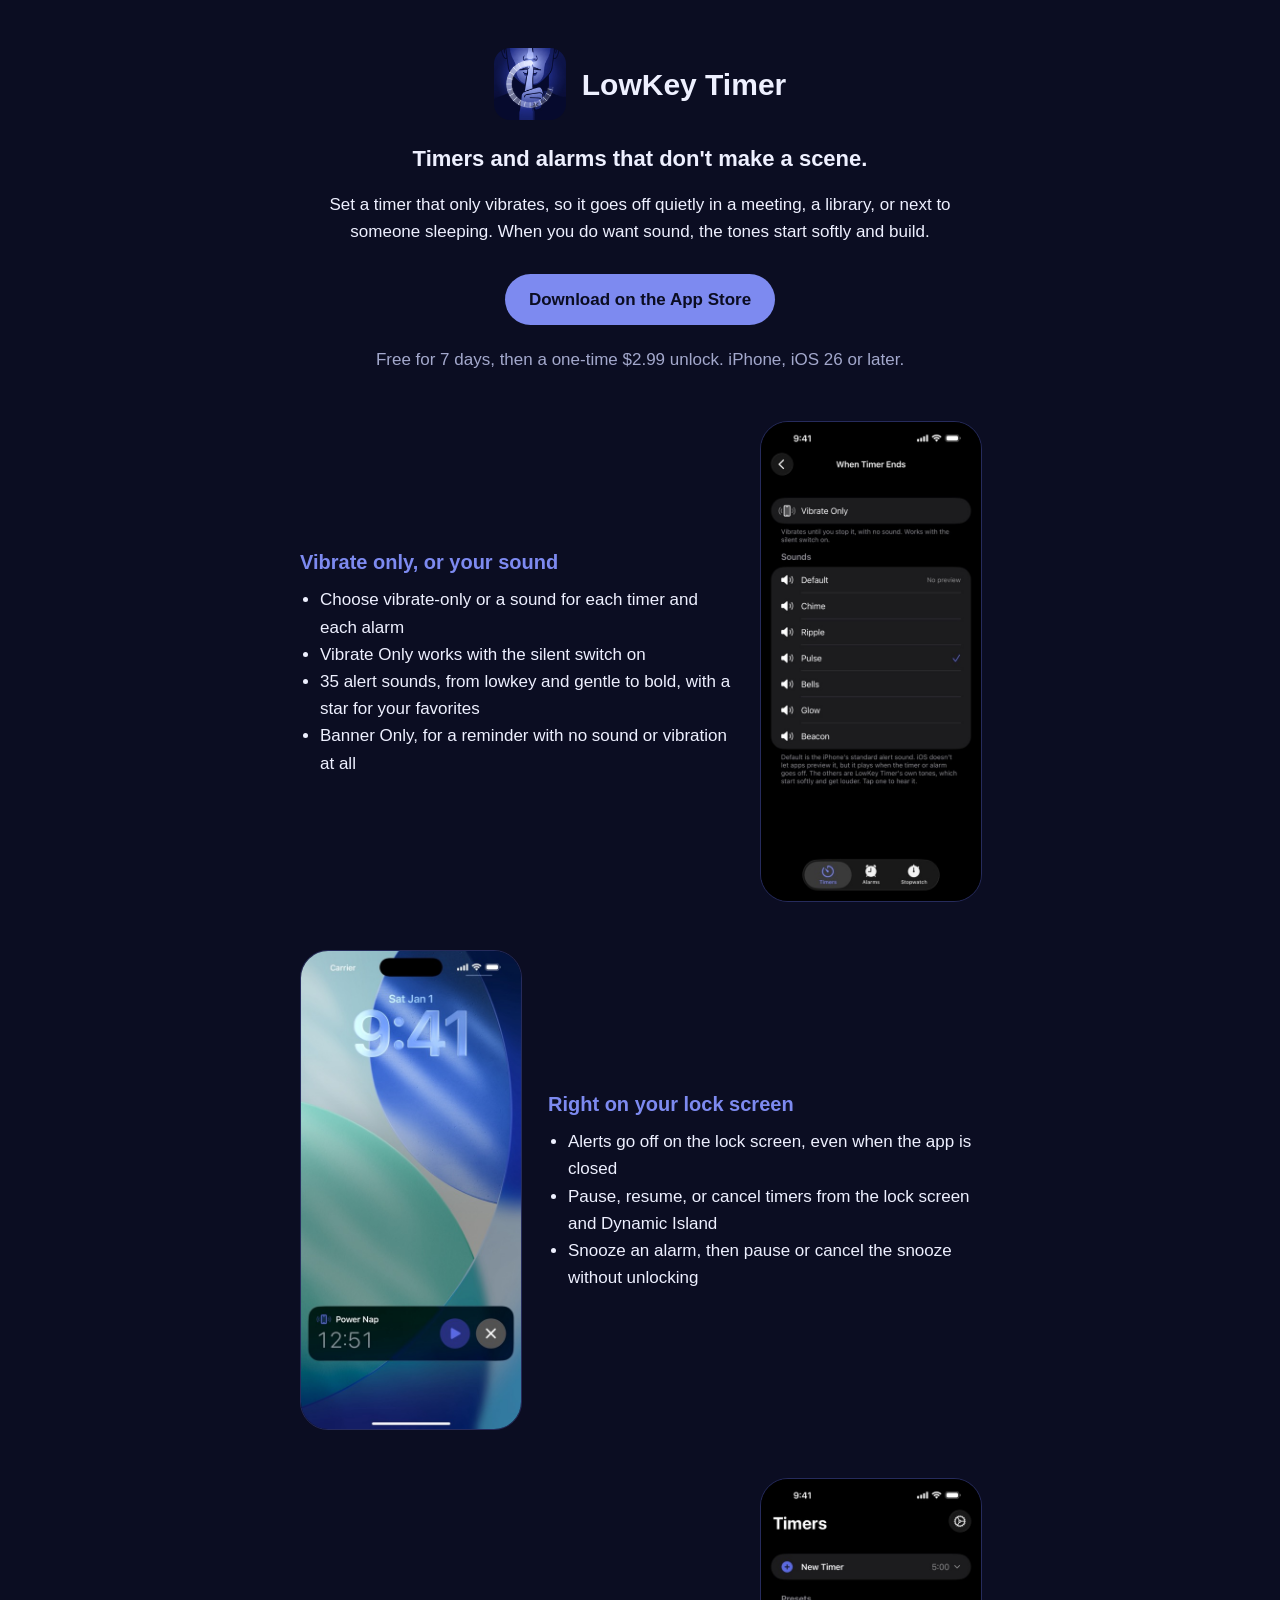
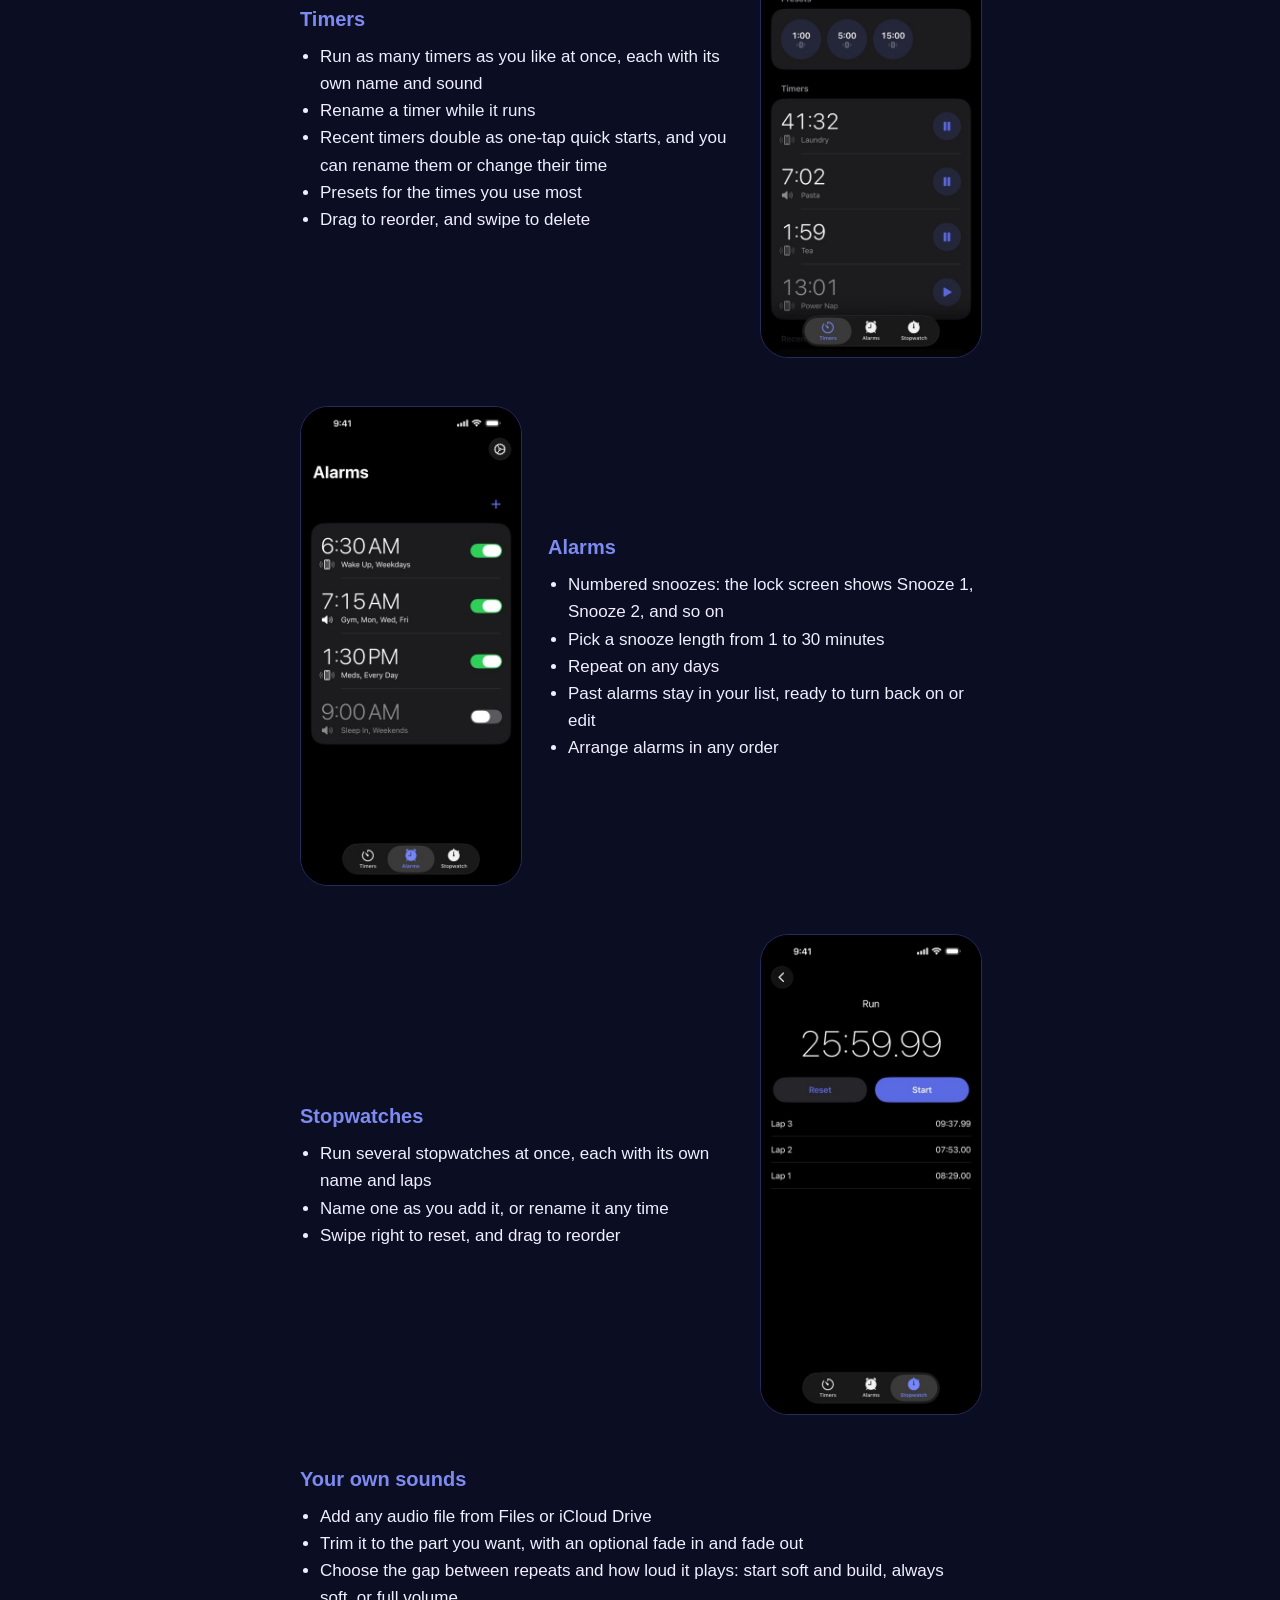
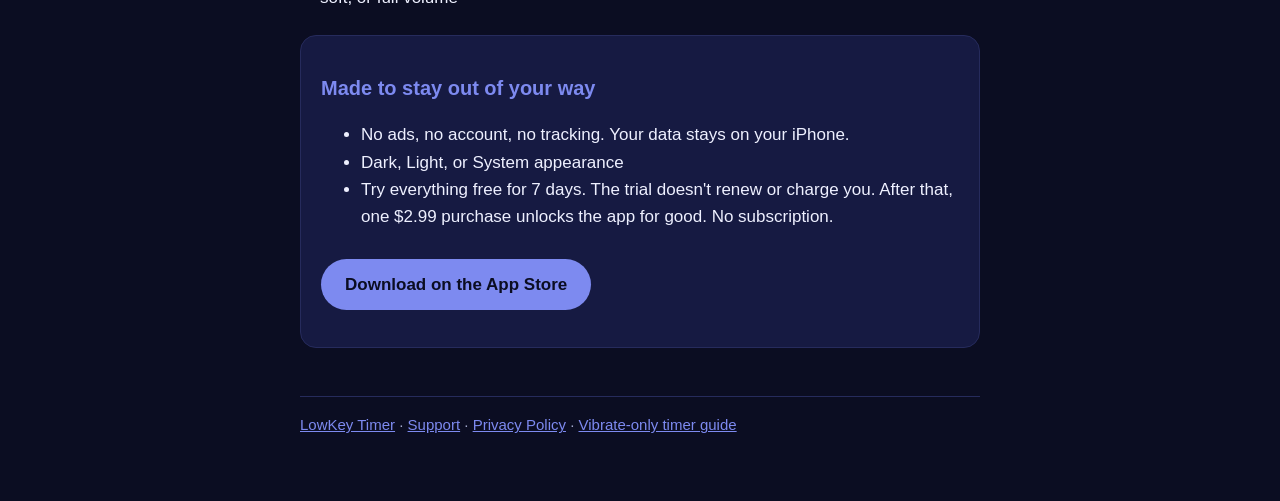
==== lowkey-timer/index.html @ 5c35c8b4 "Add LowKey Timer home page with features, and link every page to it Co-Authored-By: Claude Opus 5.5 " ====
<!doctype html>
<html lang="en">
<head>
<meta charset="utf-8">
<meta name="viewport" content="width=device-width, initial-scale=1">
<title>LowKey Timer: Silent Timers, Alarms &amp; Stopwatches for iPhone</title>
<meta name="description" content="Vibrate-only timers and alarms for iPhone that go off on the lock screen. Run several timers at once, pick from 35 gentle-to-bold sounds or add your own. Free for 7 days, then $2.99 once.">
<link rel="canonical" href="https://eyelidsup.github.io/lowkey-timer/">
<link rel="stylesheet" href="/style.css">
<link rel="icon" href="/lowkey-timer/icon.jpg">
<link rel="apple-touch-icon" href="/lowkey-timer/icon.jpg">
<meta name="theme-color" content="#0b0d22">
<meta property="og:title" content="LowKey Timer">
<meta property="og:description" content="Silent timers, alarms, and stopwatches for iPhone.">
<meta property="og:image" content="https://eyelidsup.github.io/lowkey-timer/icon.jpg">
<script type="application/ld+json">
{
  "@context": "https://schema.org",
  "@type": "MobileApplication",
  "name": "LowKey Timer",
  "operatingSystem": "iOS 26",
  "applicationCategory": "UtilitiesApplication",
  "description": "Vibrate-only timers and alarms for iPhone that go off on the lock screen, plus stopwatches with laps.",
  "url": "https://eyelidsup.github.io/lowkey-timer/",
  "downloadUrl": "https://apps.apple.com/app/id6830889783",
  "offers": { "@type": "Offer", "price": "2.99", "priceCurrency": "USD" }
}
</script>
</head>
<body>
<main>
<section class="hero">
<a class="brand" href="/lowkey-timer/"><img src="/lowkey-timer/icon.jpg" alt="">LowKey Timer</a>
<p class="tagline">Timers and alarms that don't make a scene.</p>
<p>Set a timer that only vibrates, so it goes off quietly in a meeting, a library, or next to someone sleeping. When you do want sound, the tones start softly and build.</p>
<a class="button" href="https://apps.apple.com/app/id6830889783">Download on the App Store</a>
<p class="muted">Free for 7 days, then a one-time $2.99 unlock. iPhone, iOS 26 or later.</p>
</section>

<section class="feature">
<figure class="shot"><img src="/lowkey-timer/media/2-vibrate-or-sound.jpg" alt="Choosing Vibrate Only or a sound for a timer" loading="lazy"></figure>
<div class="text">
<h2>Vibrate only, or your sound</h2>
<ul>
<li>Choose vibrate-only or a sound for each timer and each alarm</li>
<li>Vibrate Only works with the silent switch on</li>
<li>35 alert sounds, from lowkey and gentle to bold, with a star for your favorites</li>
<li>Banner Only, for a reminder with no sound or vibration at all</li>
</ul>
</div>
</section>

<section class="feature">
<figure class="shot"><img src="/lowkey-timer/media/3-lock-screen.jpg" alt="A LowKey timer counting down on the lock screen" loading="lazy"></figure>
<div class="text">
<h2>Right on your lock screen</h2>
<ul>
<li>Alerts go off on the lock screen, even when the app is closed</li>
<li>Pause, resume, or cancel timers from the lock screen and Dynamic Island</li>
<li>Snooze an alarm, then pause or cancel the snooze without unlocking</li>
</ul>
</div>
</section>

<section class="feature">
<figure class="shot"><img src="/lowkey-timer/media/1-timers.jpg" alt="Several timers running at once" loading="lazy"></figure>
<div class="text">
<h2>Timers</h2>
<ul>
<li>Run as many timers as you like at once, each with its own name and sound</li>
<li>Rename a timer while it runs</li>
<li>Recent timers double as one-tap quick starts, and you can rename them or change their time</li>
<li>Presets for the times you use most</li>
<li>Drag to reorder, and swipe to delete</li>
</ul>
</div>
</section>

<section class="feature">
<figure class="shot"><img src="/lowkey-timer/media/4-alarms.jpg" alt="A list of alarms" loading="lazy"></figure>
<div class="text">
<h2>Alarms</h2>
<ul>
<li>Numbered snoozes: the lock screen shows Snooze 1, Snooze 2, and so on</li>
<li>Pick a snooze length from 1 to 30 minutes</li>
<li>Repeat on any days</li>
<li>Past alarms stay in your list, ready to turn back on or edit</li>
<li>Arrange alarms in any order</li>
</ul>
</div>
</section>

<section class="feature">
<figure class="shot"><img src="/lowkey-timer/media/6-laps.jpg" alt="A stopwatch with laps" loading="lazy"></figure>
<div class="text">
<h2>Stopwatches</h2>
<ul>
<li>Run several stopwatches at once, each with its own name and laps</li>
<li>Name one as you add it, or rename it any time</li>
<li>Swipe right to reset, and drag to reorder</li>
</ul>
</div>
</section>

<section class="feature">
<div class="text">
<h2>Your own sounds</h2>
<ul>
<li>Add any audio file from Files or iCloud Drive</li>
<li>Trim it to the part you want, with an optional fade in and fade out</li>
<li>Choose the gap between repeats and how loud it plays: start soft and build, always soft, or full volume</li>
</ul>
</div>
</section>

<div class="card">
<h2>Made to stay out of your way</h2>
<ul>
<li>No ads, no account, no tracking. Your data stays on your iPhone.</li>
<li>Dark, Light, or System appearance</li>
<li>Try everything free for 7 days. The trial doesn't renew or charge you. After that, one $2.99 purchase unlocks the app for good. No subscription.</li>
</ul>
<p><a class="button" href="https://apps.apple.com/app/id6830889783">Download on the App Store</a></p>
</div>

<footer><a href="/lowkey-timer/">LowKey Timer</a> · <a href="/lowkey-timer/support/">Support</a> · <a href="/lowkey-timer/privacy/">Privacy Policy</a> · <a href="/lowkey-timer/vibrate-only-timer/">Vibrate-only timer guide</a></footer>
</main>
</body>
</html>
---- style.css ----
/* LowKey colors: Hush Blue on deep navy. Always dark, like the app opens by default. */
:root {
  color-scheme: dark;
  --bg: #0b0d22; --surface: #161a42; --text: #eef0ff; --muted: #a3a8cc;
  --accent: #7d8af0; --rule: #262b5c;
}
body { margin: 0; background: var(--bg); color: var(--text);
  font: 17px/1.6 -apple-system, BlinkMacSystemFont, "Helvetica Neue", Arial, sans-serif; }
main { max-width: 680px; margin: 0 auto; padding: 40px 16px 64px; }
.brand { display: flex; align-items: center; gap: 16px; margin-bottom: 24px;
  color: var(--text); text-decoration: none; font-weight: 700; font-size: 30px; line-height: 1.1; }
.brand img { width: 72px; height: 72px; border-radius: 16px; }
h1 { font-size: 22px; line-height: 1.3; margin: 0 0 4px; font-weight: 700; }
h2 { font-size: 20px; margin: 32px 0 8px; color: var(--accent); }
.muted { color: var(--muted); }
a { color: var(--accent); }
.card { background: var(--surface); border: 1px solid var(--rule);
  border-radius: 16px; padding: 4px 20px 16px; margin-top: 24px; }
footer { margin-top: 48px; padding-top: 16px; border-top: 1px solid var(--rule);
  color: var(--muted); font-size: 15px; }

/* LowKey Timer home page */
.hero { text-align: center; padding-top: 8px; }
.hero .brand { justify-content: center; }
.hero .tagline { font-size: 22px; line-height: 1.35; font-weight: 700; margin: 8px 0 12px; }
.button { display: inline-block; background: var(--accent); color: #0b0d22; font-weight: 700;
  text-decoration: none; padding: 12px 24px; border-radius: 999px; margin: 12px 0 4px; }
.feature { display: flex; gap: 28px; align-items: center; margin-top: 48px; }
.feature:nth-of-type(even) { flex-direction: row-reverse; }
.feature .text { flex: 1; min-width: 0; }
.feature h2 { margin-top: 0; }
.feature ul { padding-left: 20px; margin: 8px 0 0; }
.shot { flex: 0 0 220px; margin: 0; }
.shot img, .shot video { display: block; width: 100%; border-radius: 28px;
  border: 1px solid var(--rule); background: var(--surface); }
@media (max-width: 600px) {
  .feature, .feature:nth-of-type(even) { flex-direction: column; align-items: stretch; gap: 16px; }
  .shot { flex: none; width: 70%; max-width: 260px; margin: 0 auto; }
}
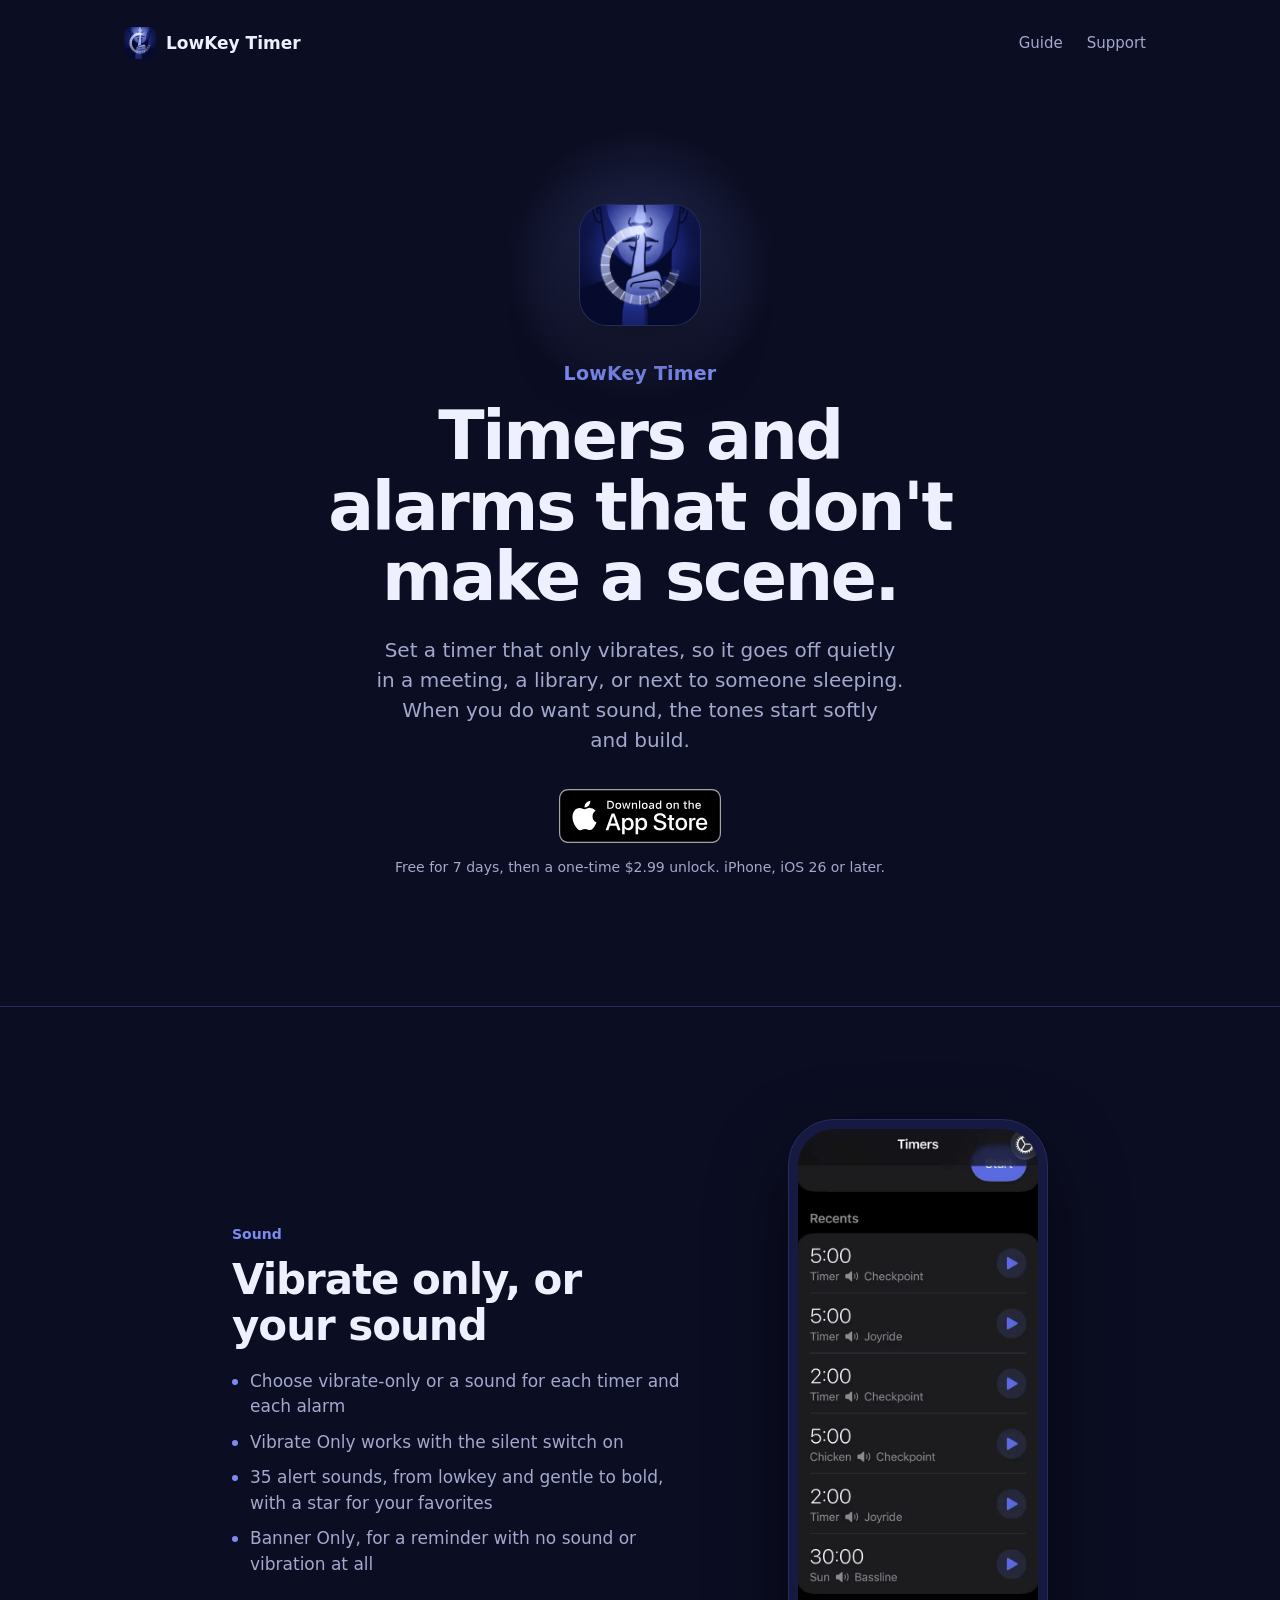
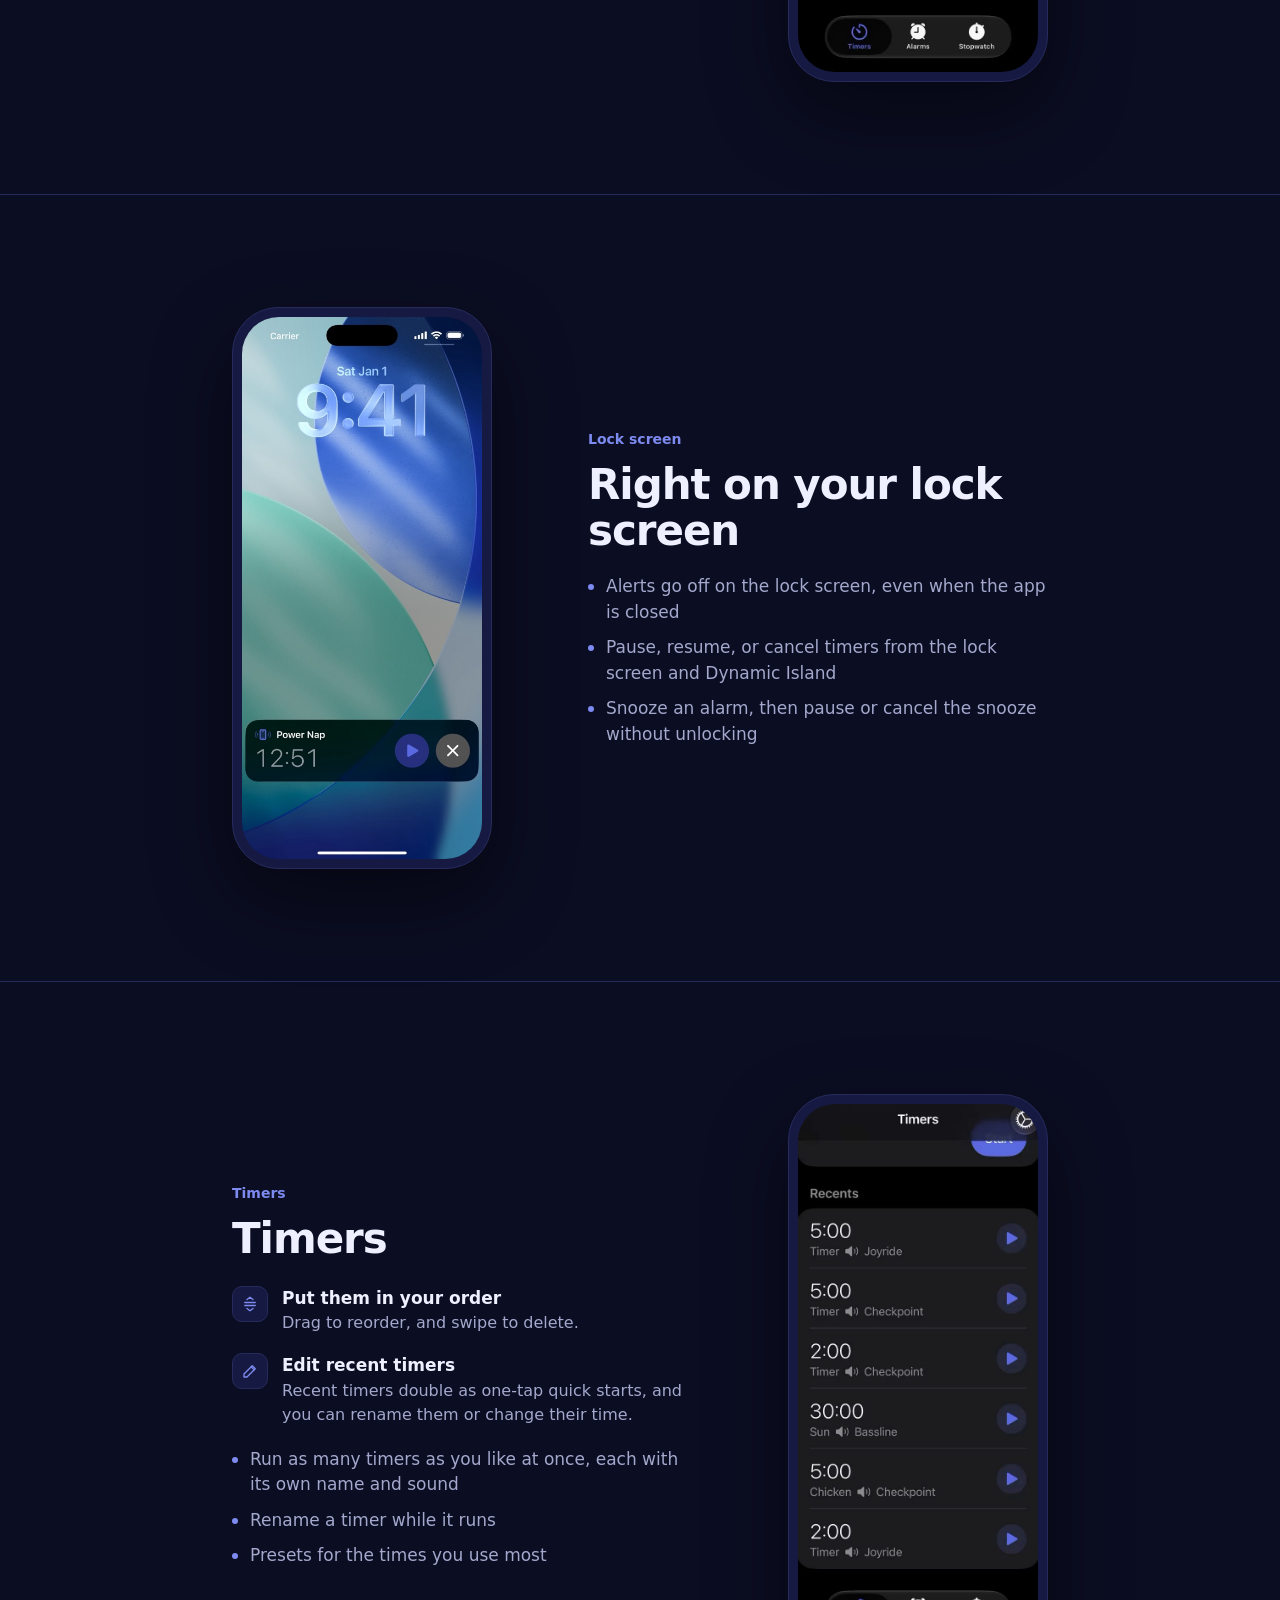
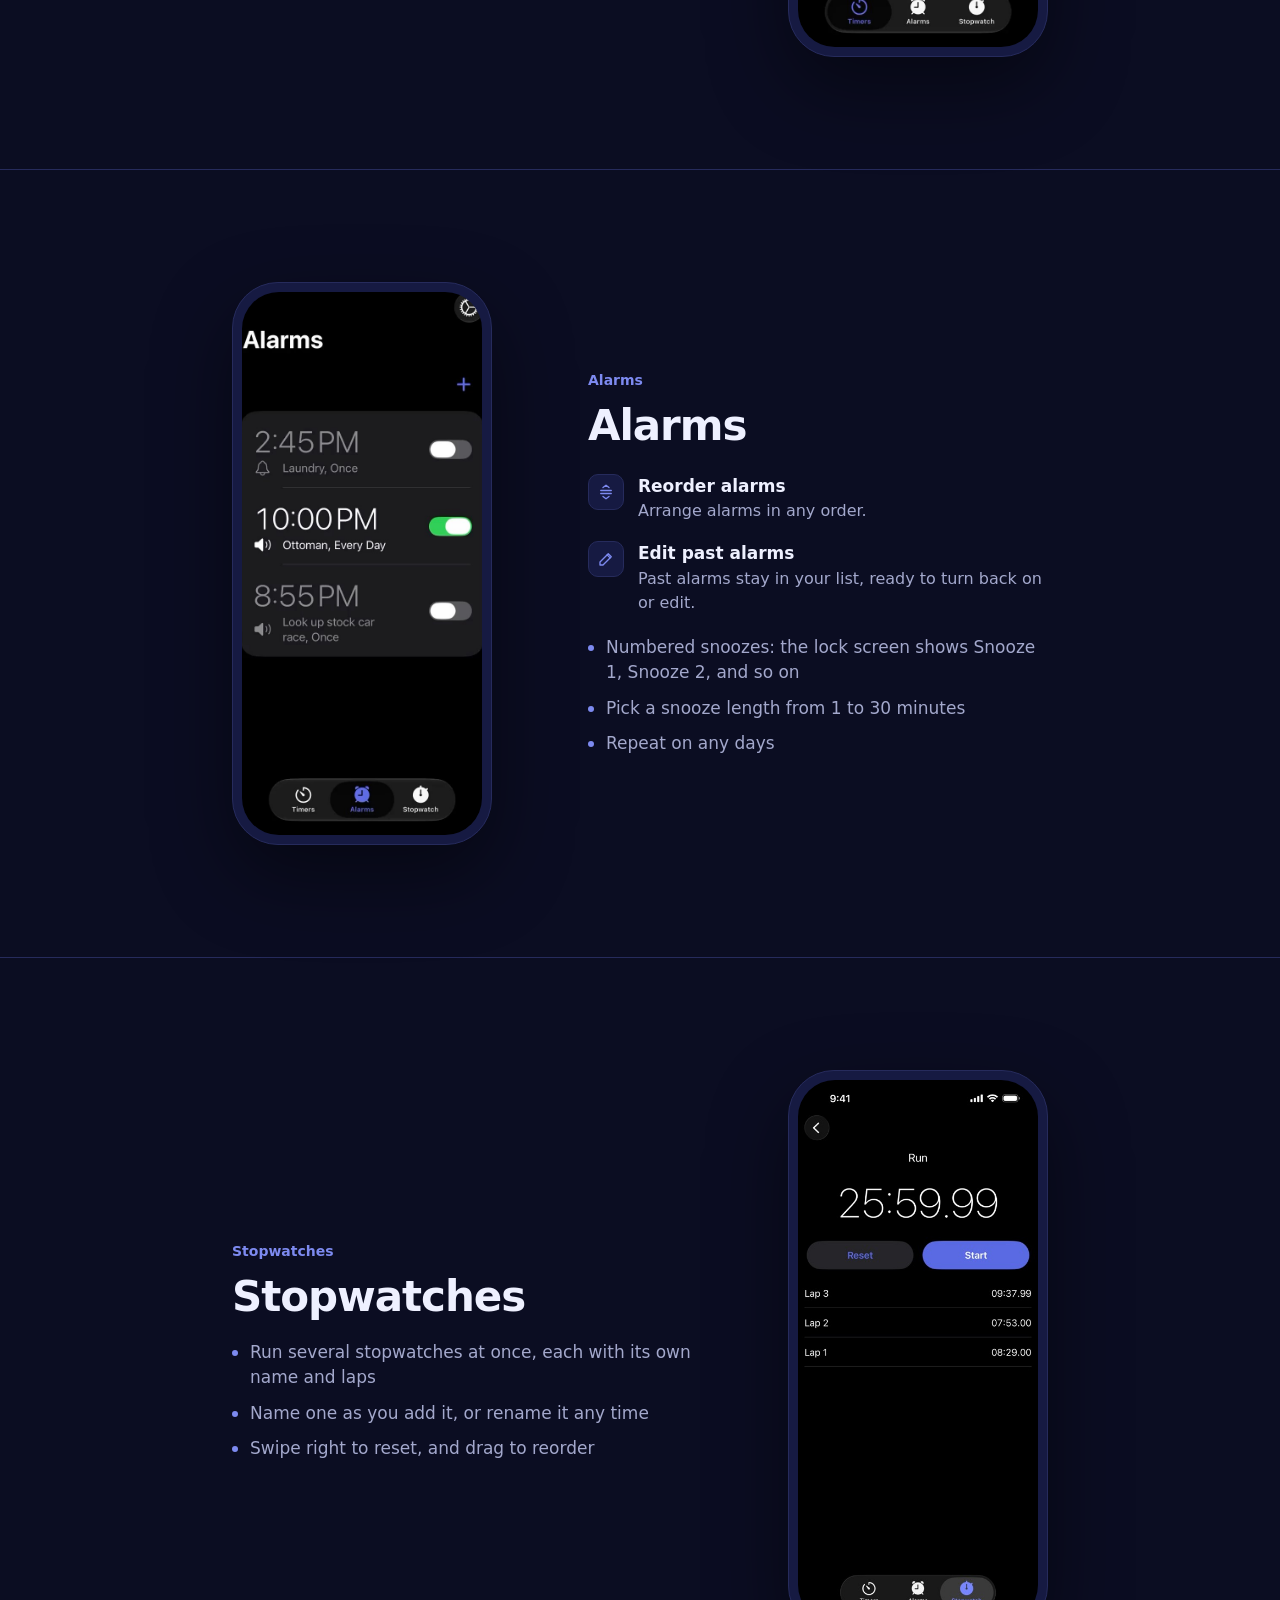
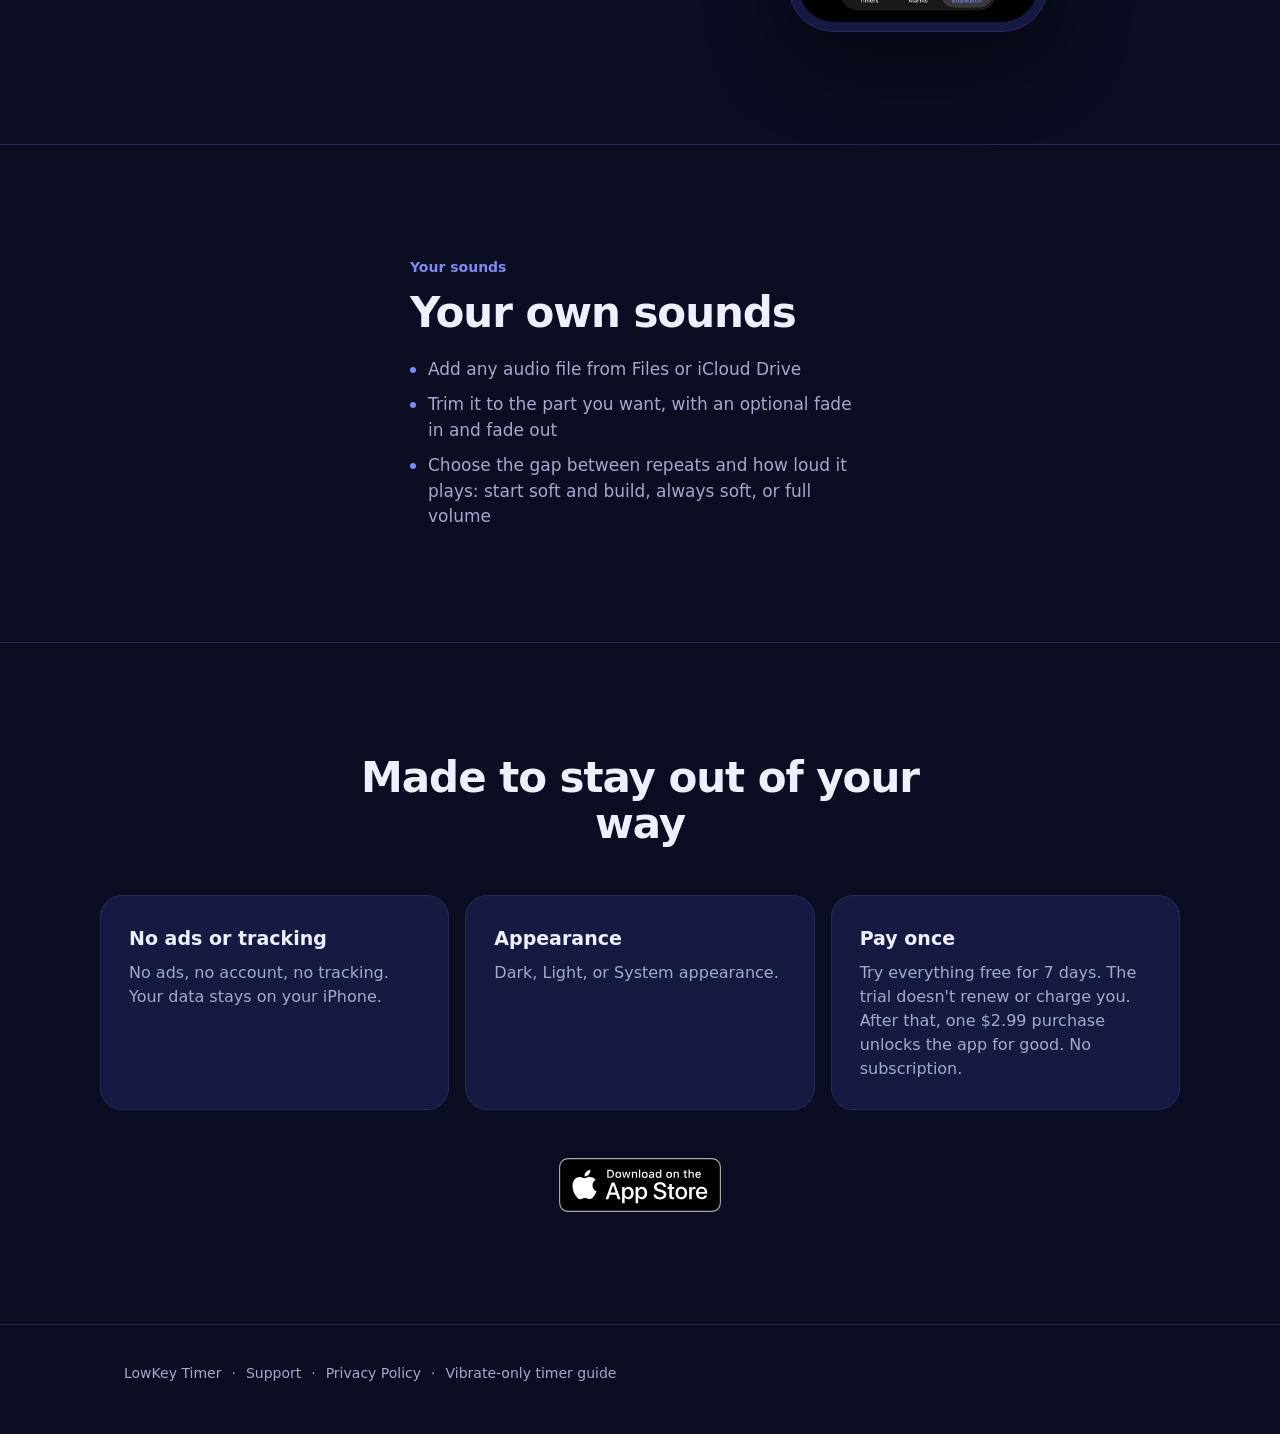
==== commit e28dc9e1: "New site design from the Design handoff, with screen recordings and the App Store badge Co-Authored-" ====
--- a/lowkey-timer/index.html
+++ b/lowkey-timer/index.html
@@ -6,7 +6,7 @@
 <title>LowKey Timer: Silent Timers, Alarms &amp; Stopwatches for iPhone</title>
 <meta name="description" content="Vibrate-only timers and alarms for iPhone that go off on the lock screen. Run several timers at once, pick from 35 gentle-to-bold sounds or add your own. Free for 7 days, then $2.99 once.">
 <link rel="canonical" href="https://eyelidsup.github.io/lowkey-timer/">
-<link rel="stylesheet" href="/style.css">
+<link rel="stylesheet" href="/style.css?v=2">
 <link rel="icon" href="/lowkey-timer/icon.jpg">
 <link rel="apple-touch-icon" href="/lowkey-timer/icon.jpg">
 <meta name="theme-color" content="#0b0d22">
@@ -28,102 +28,115 @@
 </script>
 </head>
 <body>
+<header class="site-header">
+<a class="home-link" href="/lowkey-timer/"><img src="/lowkey-timer/icon.jpg" alt=""><span>LowKey Timer</span></a>
+<nav><a href="/lowkey-timer/vibrate-only-timer/">Guide</a><a href="/lowkey-timer/support/">Support</a></nav>
+</header>
 <main>
 <section class="hero">
-<a class="brand" href="/lowkey-timer/"><img src="/lowkey-timer/icon.jpg" alt="">LowKey Timer</a>
+<div class="hero-icon"><img src="/lowkey-timer/icon.jpg" alt="LowKey Timer app icon"></div>
+<h1>LowKey Timer</h1>
 <p class="tagline">Timers and alarms that don't make a scene.</p>
-<p>Set a timer that only vibrates, so it goes off quietly in a meeting, a library, or next to someone sleeping. When you do want sound, the tones start softly and build.</p>
-<a class="button" href="https://apps.apple.com/app/id6830889783">Download on the App Store</a>
-<p class="muted">Free for 7 days, then a one-time $2.99 unlock. iPhone, iOS 26 or later.</p>
+<p class="pitch">Set a timer that only vibrates, so it goes off quietly in a meeting, a library, or next to someone sleeping. When you do want sound, the tones start softly and build.</p>
+<a class="badge" href="https://apps.apple.com/app/id6830889783"><img src="/lowkey-timer/app-store-badge.svg" alt="Download on the App Store"></a>
+<p class="price">Free for 7 days, then a one-time $2.99 unlock. iPhone, iOS 26 or later.</p>
 </section>
-
-<section class="feature">
-<figure class="shot"><img src="/lowkey-timer/media/2-vibrate-or-sound.jpg" alt="Choosing Vibrate Only or a sound for a timer" loading="lazy"></figure>
+<section class="section"><div class="row">
 <div class="text">
+<p class="label">Sound</p>
 <h2>Vibrate only, or your sound</h2>
-<ul>
+<ul class="dots">
 <li>Choose vibrate-only or a sound for each timer and each alarm</li>
 <li>Vibrate Only works with the silent switch on</li>
 <li>35 alert sounds, from lowkey and gentle to bold, with a star for your favorites</li>
 <li>Banner Only, for a reminder with no sound or vibration at all</li>
 </ul>
 </div>
-</section>
-
-<section class="feature">
-<figure class="shot"><img src="/lowkey-timer/media/3-lock-screen.jpg" alt="A LowKey timer counting down on the lock screen" loading="lazy"></figure>
+<figure class="phone"><div class="screen"><video autoplay muted loop playsinline preload="metadata" poster="/lowkey-timer/media/timer-edit.jpg" aria-label="Editing a recent timer and switching it to Vibrate Only"><source src="/lowkey-timer/media/timer-edit.mp4" type="video/mp4"></video></div></figure>
+</div></section>
+<section class="section"><div class="row flip">
 <div class="text">
+<p class="label">Lock screen</p>
 <h2>Right on your lock screen</h2>
-<ul>
+<ul class="dots">
 <li>Alerts go off on the lock screen, even when the app is closed</li>
 <li>Pause, resume, or cancel timers from the lock screen and Dynamic Island</li>
 <li>Snooze an alarm, then pause or cancel the snooze without unlocking</li>
 </ul>
 </div>
-</section>
-
-<section class="feature">
-<figure class="shot"><img src="/lowkey-timer/media/1-timers.jpg" alt="Several timers running at once" loading="lazy"></figure>
+<figure class="phone"><div class="screen"><img src="/lowkey-timer/media/3-lock-screen.jpg" alt="A LowKey timer counting down on the lock screen" loading="lazy"></div></figure>
+</div></section>
+<section class="section"><div class="row">
 <div class="text">
+<p class="label">Timers</p>
 <h2>Timers</h2>
-<ul>
+<ul class="highlights">
+<li><span class="tile"><svg aria-hidden="true" width="18" height="18" viewBox="0 0 24 24" fill="none" stroke="#7d8af0" stroke-width="1.8" stroke-linecap="round" stroke-linejoin="round"><path d="M8 6l4-3 4 3"/><path d="M8 18l4 3 4-3"/><path d="M5 10h14"/><path d="M5 14h14"/></svg></span><span><strong>Put them in your order</strong>Drag to reorder, and swipe to delete.</span></li>
+<li><span class="tile"><svg aria-hidden="true" width="18" height="18" viewBox="0 0 24 24" fill="none" stroke="#7d8af0" stroke-width="1.8" stroke-linecap="round" stroke-linejoin="round"><path d="M4 20h4L19 9l-4-4L4 16z"/><path d="M13.5 6.5l4 4"/></svg></span><span><strong>Edit recent timers</strong>Recent timers double as one-tap quick starts, and you can rename them or change their time.</span></li>
+</ul>
+<ul class="dots">
 <li>Run as many timers as you like at once, each with its own name and sound</li>
 <li>Rename a timer while it runs</li>
-<li>Recent timers double as one-tap quick starts, and you can rename them or change their time</li>
 <li>Presets for the times you use most</li>
-<li>Drag to reorder, and swipe to delete</li>
 </ul>
 </div>
-</section>
-
-<section class="feature">
-<figure class="shot"><img src="/lowkey-timer/media/4-alarms.jpg" alt="A list of alarms" loading="lazy"></figure>
+<figure class="phone"><div class="screen"><video autoplay muted loop playsinline preload="metadata" poster="/lowkey-timer/media/timer-reorder.jpg" aria-label="Dragging recent timers into a new order"><source src="/lowkey-timer/media/timer-reorder.mp4" type="video/mp4"></video></div></figure>
+</div></section>
+<section class="section"><div class="row flip">
 <div class="text">
+<p class="label">Alarms</p>
 <h2>Alarms</h2>
-<ul>
+<ul class="highlights">
+<li><span class="tile"><svg aria-hidden="true" width="18" height="18" viewBox="0 0 24 24" fill="none" stroke="#7d8af0" stroke-width="1.8" stroke-linecap="round" stroke-linejoin="round"><path d="M8 6l4-3 4 3"/><path d="M8 18l4 3 4-3"/><path d="M5 10h14"/><path d="M5 14h14"/></svg></span><span><strong>Reorder alarms</strong>Arrange alarms in any order.</span></li>
+<li><span class="tile"><svg aria-hidden="true" width="18" height="18" viewBox="0 0 24 24" fill="none" stroke="#7d8af0" stroke-width="1.8" stroke-linecap="round" stroke-linejoin="round"><path d="M4 20h4L19 9l-4-4L4 16z"/><path d="M13.5 6.5l4 4"/></svg></span><span><strong>Edit past alarms</strong>Past alarms stay in your list, ready to turn back on or edit.</span></li>
+</ul>
+<ul class="dots">
 <li>Numbered snoozes: the lock screen shows Snooze 1, Snooze 2, and so on</li>
 <li>Pick a snooze length from 1 to 30 minutes</li>
 <li>Repeat on any days</li>
-<li>Past alarms stay in your list, ready to turn back on or edit</li>
-<li>Arrange alarms in any order</li>
 </ul>
 </div>
-</section>
-
-<section class="feature">
-<figure class="shot"><img src="/lowkey-timer/media/6-laps.jpg" alt="A stopwatch with laps" loading="lazy"></figure>
+<figure class="phone"><div class="screen"><video autoplay muted loop playsinline preload="metadata" poster="/lowkey-timer/media/alarm-edit.jpg" aria-label="Reordering alarms and editing one"><source src="/lowkey-timer/media/alarm-edit.mp4" type="video/mp4"></video></div></figure>
+</div></section>
+<section class="section"><div class="row">
 <div class="text">
+<p class="label">Stopwatches</p>
 <h2>Stopwatches</h2>
-<ul>
+<ul class="dots">
 <li>Run several stopwatches at once, each with its own name and laps</li>
 <li>Name one as you add it, or rename it any time</li>
 <li>Swipe right to reset, and drag to reorder</li>
 </ul>
 </div>
-</section>
-
-<section class="feature">
+<figure class="phone"><div class="screen"><img src="/lowkey-timer/media/6-laps.jpg" alt="A stopwatch with laps" loading="lazy"></div></figure>
+</div></section>
+<section class="section"><div class="row flip">
 <div class="text">
+<p class="label">Your sounds</p>
 <h2>Your own sounds</h2>
-<ul>
+<ul class="dots">
 <li>Add any audio file from Files or iCloud Drive</li>
 <li>Trim it to the part you want, with an optional fade in and fade out</li>
 <li>Choose the gap between repeats and how loud it plays: start soft and build, always soft, or full volume</li>
 </ul>
 </div>
+
+</div></section>
+<section class="section">
+<div class="center"><h2>Made to stay out of your way</h2></div>
+<div class="cards">
+<div class="card"><h3>No ads or tracking</h3><p>No ads, no account, no tracking. Your data stays on your iPhone.</p></div>
+<div class="card"><h3>Appearance</h3><p>Dark, Light, or System appearance.</p></div>
+<div class="card"><h3>Pay once</h3><p>Try everything free for 7 days. The trial doesn't renew or charge you. After that, one $2.99 purchase unlocks the app for good. No subscription.</p></div>
+</div>
+<div class="closing"><a class="badge" href="https://apps.apple.com/app/id6830889783"><img src="/lowkey-timer/app-store-badge.svg" alt="Download on the App Store"></a></div>
 </section>
-
-<div class="card">
-<h2>Made to stay out of your way</h2>
-<ul>
-<li>No ads, no account, no tracking. Your data stays on your iPhone.</li>
-<li>Dark, Light, or System appearance</li>
-<li>Try everything free for 7 days. The trial doesn't renew or charge you. After that, one $2.99 purchase unlocks the app for good. No subscription.</li>
-</ul>
-<p><a class="button" href="https://apps.apple.com/app/id6830889783">Download on the App Store</a></p>
-</div>
-
-<footer><a href="/lowkey-timer/">LowKey Timer</a> · <a href="/lowkey-timer/support/">Support</a> · <a href="/lowkey-timer/privacy/">Privacy Policy</a> · <a href="/lowkey-timer/vibrate-only-timer/">Vibrate-only timer guide</a></footer>
 </main>
+<footer class="site-footer"><div>
+<a href="/lowkey-timer/">LowKey Timer</a><span aria-hidden="true">·</span>
+<a href="/lowkey-timer/support/">Support</a><span aria-hidden="true">·</span>
+<a href="/lowkey-timer/privacy/">Privacy Policy</a><span aria-hidden="true">·</span>
+<a href="/lowkey-timer/vibrate-only-timer/">Vibrate-only timer guide</a>
+</div></footer>
 </body>
 </html>
--- a/style.css
+++ b/style.css
@@ -1,39 +1,120 @@
-/* LowKey colors: Hush Blue on deep navy. Always dark, like the app opens by default. */
+/* LowKey Timer site. Hush Blue on deep navy, always dark like the app's default look.
+   Phone-first with no media queries: rows wrap, sizes scale with clamp(). */
 :root {
   color-scheme: dark;
-  --bg: #0b0d22; --surface: #161a42; --text: #eef0ff; --muted: #a3a8cc;
-  --accent: #7d8af0; --rule: #262b5c;
+  --bg: #0b0d22;
+  --surface: #161a42;
+  --line: #262b5c;
+  --text: #eef0ff;
+  --muted: #a3a8cc;
+  --accent: #7d8af0;
+  --font: -apple-system, BlinkMacSystemFont, "SF Pro Text", system-ui, sans-serif;
 }
-body { margin: 0; background: var(--bg); color: var(--text);
-  font: 17px/1.6 -apple-system, BlinkMacSystemFont, "Helvetica Neue", Arial, sans-serif; }
-main { max-width: 680px; margin: 0 auto; padding: 40px 16px 64px; }
-.brand { display: flex; align-items: center; gap: 16px; margin-bottom: 24px;
-  color: var(--text); text-decoration: none; font-weight: 700; font-size: 30px; line-height: 1.1; }
-.brand img { width: 72px; height: 72px; border-radius: 16px; }
-h1 { font-size: 22px; line-height: 1.3; margin: 0 0 4px; font-weight: 700; }
-h2 { font-size: 20px; margin: 32px 0 8px; color: var(--accent); }
-.muted { color: var(--muted); }
+* { box-sizing: border-box; }
+body { margin: 0; background: var(--bg); color: var(--text); font-family: var(--font);
+  line-height: 1.5; -webkit-font-smoothing: antialiased; }
 a { color: var(--accent); }
-.card { background: var(--surface); border: 1px solid var(--rule);
-  border-radius: 16px; padding: 4px 20px 16px; margin-top: 24px; }
-footer { margin-top: 48px; padding-top: 16px; border-top: 1px solid var(--rule);
-  color: var(--muted); font-size: 15px; }
+a:hover { color: var(--text); }
+img, video { display: block; }
 
-/* LowKey Timer home page */
-.hero { text-align: center; padding-top: 8px; }
-.hero .brand { justify-content: center; }
-.hero .tagline { font-size: 22px; line-height: 1.35; font-weight: 700; margin: 8px 0 12px; }
-.button { display: inline-block; background: var(--accent); color: #0b0d22; font-weight: 700;
-  text-decoration: none; padding: 12px 24px; border-radius: 999px; margin: 12px 0 4px; }
-.feature { display: flex; gap: 28px; align-items: center; margin-top: 48px; }
-.feature:nth-of-type(even) { flex-direction: row-reverse; }
-.feature .text { flex: 1; min-width: 0; }
-.feature h2 { margin-top: 0; }
-.feature ul { padding-left: 20px; margin: 8px 0 0; }
-.shot { flex: 0 0 220px; margin: 0; }
-.shot img, .shot video { display: block; width: 100%; border-radius: 28px;
-  border: 1px solid var(--rule); background: var(--surface); }
-@media (max-width: 600px) {
-  .feature, .feature:nth-of-type(even) { flex-direction: column; align-items: stretch; gap: 16px; }
-  .shot { flex: none; width: 70%; max-width: 260px; margin: 0 auto; }
-}
+/* Header and footer (every page) */
+.site-header { max-width: 1080px; margin: 0 auto; padding: 20px 24px; display: flex;
+  align-items: center; justify-content: space-between; gap: 16px; }
+.home-link { display: flex; align-items: center; gap: 10px; min-height: 44px;
+  color: var(--text); text-decoration: none; font-weight: 600; font-size: 17px; }
+.home-link img { width: 32px; height: 32px; border-radius: 8px; }
+.site-header nav { display: flex; gap: 4px; font-size: 15px; }
+.site-header nav a { padding: 12px 10px; color: var(--muted); text-decoration: none; }
+.site-header nav a[aria-current="page"], .site-header nav a:hover { color: var(--text); }
+.site-footer { border-top: 1px solid var(--line); }
+.site-footer div { max-width: 1080px; margin: 0 auto; padding: 28px 24px 40px; display: flex;
+  flex-wrap: wrap; align-items: center; gap: 4px 0; font-size: 14px; color: var(--muted); }
+.site-footer a { padding: 10px 0; color: var(--muted); text-decoration: none; }
+.site-footer a:hover { color: var(--text); }
+.site-footer span { padding: 0 10px; }
+
+/* Home: hero */
+.hero { max-width: 760px; margin: 0 auto; padding: clamp(48px, 9vw, 112px) 24px clamp(64px, 10vw, 128px);
+  text-align: center; display: flex; flex-direction: column; align-items: center; }
+.hero-icon { position: relative; width: 132px; height: 132px; display: flex; align-items: center;
+  justify-content: center; margin-bottom: 28px; }
+.hero-icon::before { content: ""; position: absolute; inset: -70px; border-radius: 50%;
+  background: radial-gradient(closest-side, rgba(125,138,240,.28), rgba(125,138,240,0)); }
+.hero-icon img { position: relative; width: 120px; height: 120px; border-radius: 27px;
+  box-shadow: 0 0 0 1px var(--line), 0 24px 60px rgba(0,0,0,.5); }
+.hero h1 { margin: 0 0 14px; font-size: 19px; font-weight: 600; letter-spacing: .01em; color: var(--accent); }
+.tagline { margin: 0; font-size: clamp(38px, 6.4vw, 68px); line-height: 1.04; font-weight: 700;
+  letter-spacing: -.035em; text-wrap: balance; }
+.pitch { margin: 22px 0 0; max-width: 540px; font-size: clamp(17px, 1.6vw, 20px); color: var(--muted);
+  text-wrap: pretty; }
+.badge { display: inline-flex; min-height: 44px; border-radius: 9px; margin-top: 34px; }
+.badge img { height: 54px; width: auto; }
+.price { margin: 14px 0 0; font-size: 14px; color: var(--muted); }
+
+/* Home: feature sections */
+.section { border-top: 1px solid var(--line); padding: clamp(56px, 9vw, 112px) 24px; }
+.row { max-width: 1080px; margin: 0 auto; display: flex; flex-wrap: wrap; align-items: center;
+  justify-content: center; gap: 48px 96px; }
+.row.flip { flex-direction: row-reverse; }
+.text { flex: 1 1 320px; max-width: 460px; }
+.label { margin: 0 0 12px; font-size: 14px; font-weight: 600; color: var(--accent); }
+.section h2 { margin: 0; font-size: clamp(30px, 3.6vw, 42px); line-height: 1.1; font-weight: 700;
+  letter-spacing: -.025em; }
+.dots { margin: 20px 0 0; padding: 0; list-style: none; display: flex; flex-direction: column; gap: 10px; }
+.dots li { position: relative; padding-left: 18px; font-size: 17px; color: var(--muted); }
+.dots li::before { content: ""; position: absolute; left: 0; top: 10px; width: 6px; height: 6px;
+  border-radius: 50%; background: var(--accent); }
+.highlights { margin: 24px 0 0; padding: 0; list-style: none; display: flex; flex-direction: column; gap: 18px; }
+.highlights li { display: flex; align-items: flex-start; gap: 14px; font-size: 16px; color: var(--muted); }
+.tile { flex: 0 0 auto; width: 36px; height: 36px; border-radius: 10px; background: var(--surface);
+  border: 1px solid var(--line); display: flex; align-items: center; justify-content: center; }
+.highlights strong { display: block; font-size: 17px; font-weight: 600; color: var(--text); }
+
+/* Phone frame for recordings and screenshots */
+.phone { flex: 0 0 auto; width: 260px; aspect-ratio: 1170 / 2532; padding: 9px; border-radius: 46px;
+  background: var(--surface); border: 1px solid var(--line); box-shadow: 0 30px 80px rgba(0,0,0,.45); margin: 0; }
+.screen { width: 100%; height: 100%; border-radius: 37px; overflow: hidden; background: var(--bg); }
+.screen img, .screen video { width: 100%; height: 100%; object-fit: cover; }
+
+/* Home: closing cards */
+.center { max-width: 620px; margin: 0 auto; text-align: center; }
+.cards { max-width: 1080px; margin: 48px auto 0; display: flex; flex-wrap: wrap; gap: 16px; }
+.card { flex: 1 1 260px; padding: 28px; border-radius: 22px; background: var(--surface); border: 1px solid var(--line); }
+.card h3 { margin: 0; font-size: 19px; font-weight: 600; }
+.card p { margin: 8px 0 0; font-size: 16px; color: var(--muted); }
+.closing { margin-top: 48px; display: flex; justify-content: center; }
+.closing .badge { margin-top: 0; }
+
+/* Text pages: Support, Guide, Privacy */
+.page { max-width: 680px; margin: 0 auto; padding: clamp(40px, 7vw, 88px) 24px clamp(64px, 9vw, 112px); line-height: 1.55; }
+.page h1 { margin: 0; font-size: clamp(36px, 5vw, 52px); line-height: 1.08; font-weight: 700; letter-spacing: -.03em; }
+.page h2 { margin: 48px 0 8px; font-size: 24px; font-weight: 700; letter-spacing: -.015em; }
+.page p, .page li { color: var(--muted); }
+.page strong { color: var(--text); }
+.page .lead { font-size: 18px; margin-top: 20px; }
+.page .effective { margin-top: 12px; font-size: 15px; }
+.contact { margin-top: 28px; padding: 24px 26px; border-radius: 20px; background: var(--surface);
+  border: 1px solid var(--line); display: flex; flex-wrap: wrap; align-items: center; justify-content: space-between; gap: 16px; }
+.contact p { margin: 0; flex: 1 1 240px; font-size: 18px; color: var(--text); }
+.button { display: inline-flex; align-items: center; min-height: 44px; padding: 0 18px; border-radius: 12px;
+  background: var(--accent); color: var(--bg); font-size: 16px; font-weight: 600; text-decoration: none; }
+.button:hover { color: var(--bg); background: #9aa4f5; }
+.page h2.faq-title { margin-top: 56px; }
+details { border-bottom: 1px solid var(--line); }
+summary { cursor: pointer; list-style: none; display: flex; align-items: center; justify-content: space-between;
+  gap: 16px; min-height: 44px; padding: 18px 0; font-size: 18px; font-weight: 600; color: var(--text); }
+summary::-webkit-details-marker { display: none; }
+summary svg { flex: 0 0 auto; transition: transform .2s; }
+details[open] summary svg { transform: rotate(180deg); }
+details p { margin: 0 0 20px; font-size: 16px; }
+
+/* Developer root page */
+.apps { max-width: 680px; margin: 0 auto; padding: clamp(40px, 7vw, 88px) 24px; }
+.apps h1 { margin: 0 0 24px; font-size: clamp(30px, 4vw, 40px); letter-spacing: -.025em; }
+.app-card { display: flex; flex-wrap: wrap; align-items: center; gap: 20px; padding: 24px; border-radius: 22px;
+  background: var(--surface); border: 1px solid var(--line); }
+.app-card img { width: 72px; height: 72px; border-radius: 16px; }
+.app-card div { flex: 1 1 240px; }
+.app-card h2 { margin: 0; font-size: 22px; }
+.app-card h2 a { color: var(--text); text-decoration: none; }
+.app-card p { margin: 4px 0 0; color: var(--muted); }
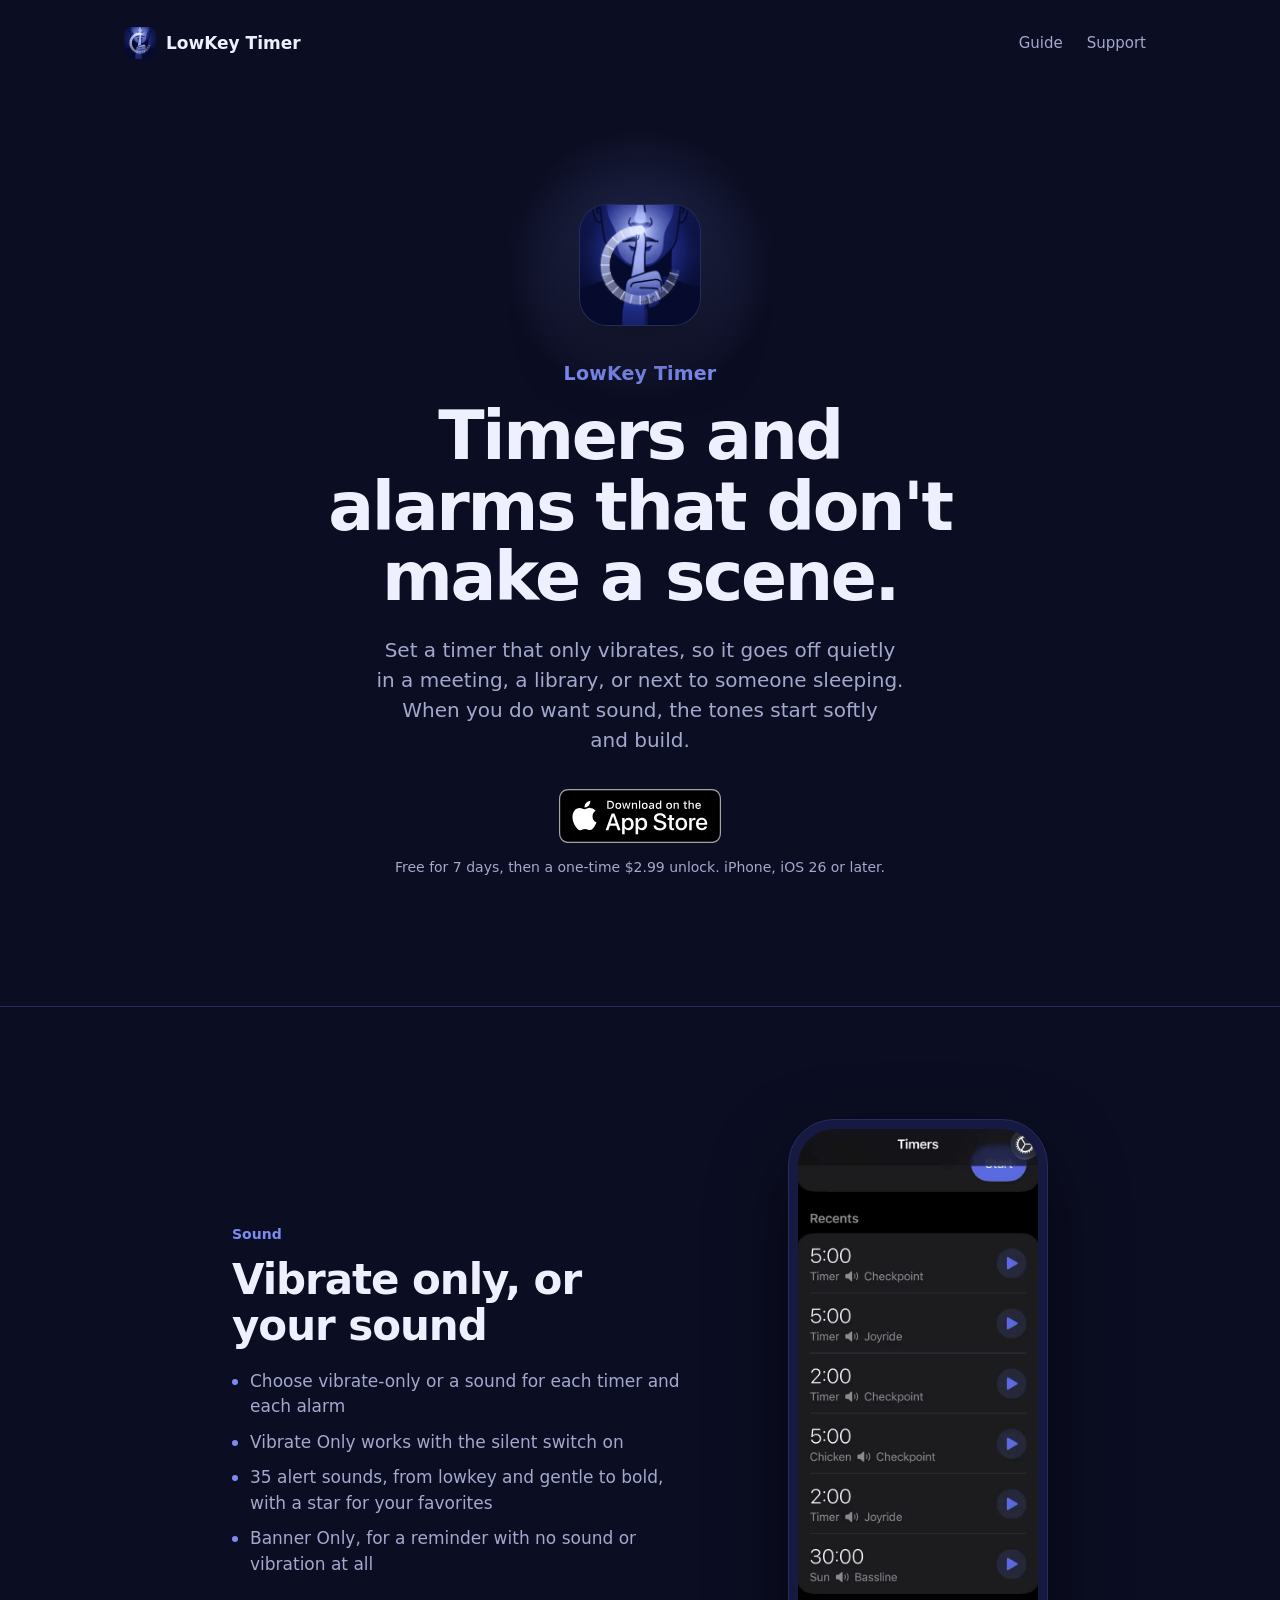
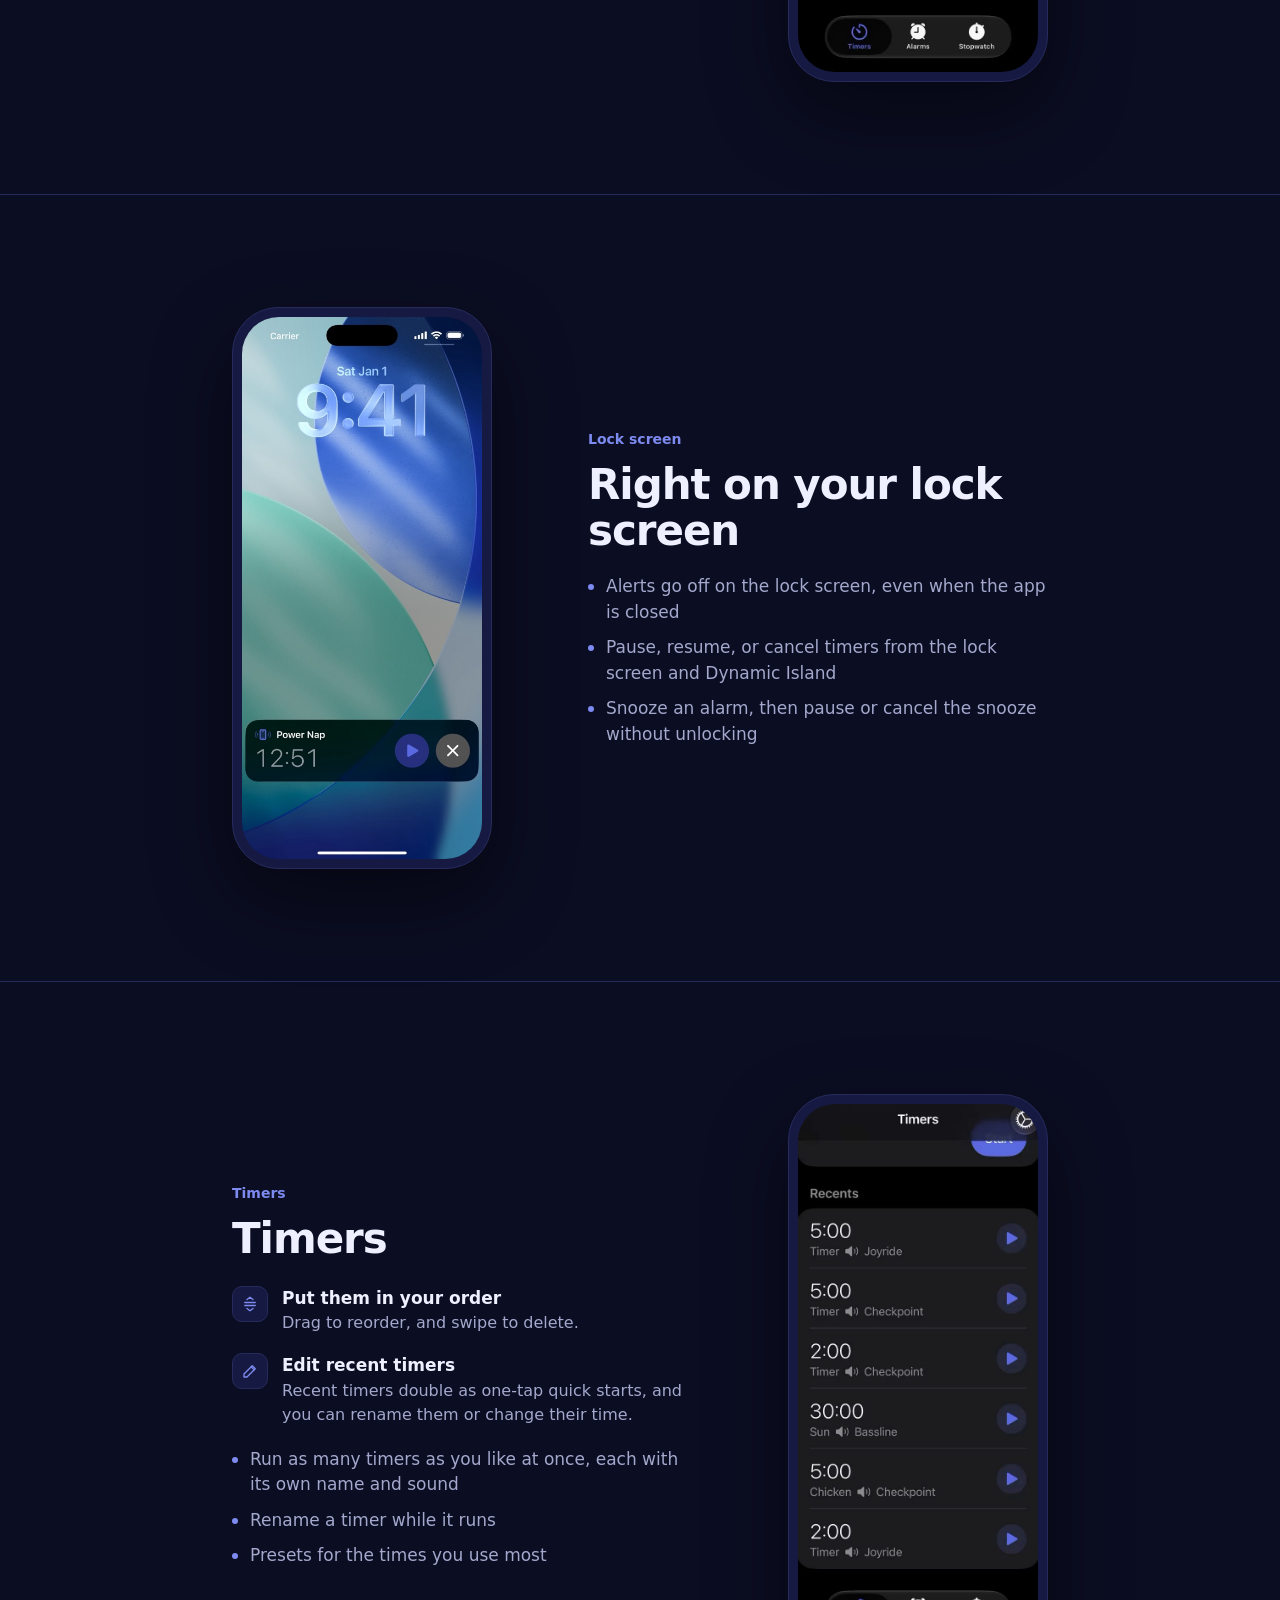
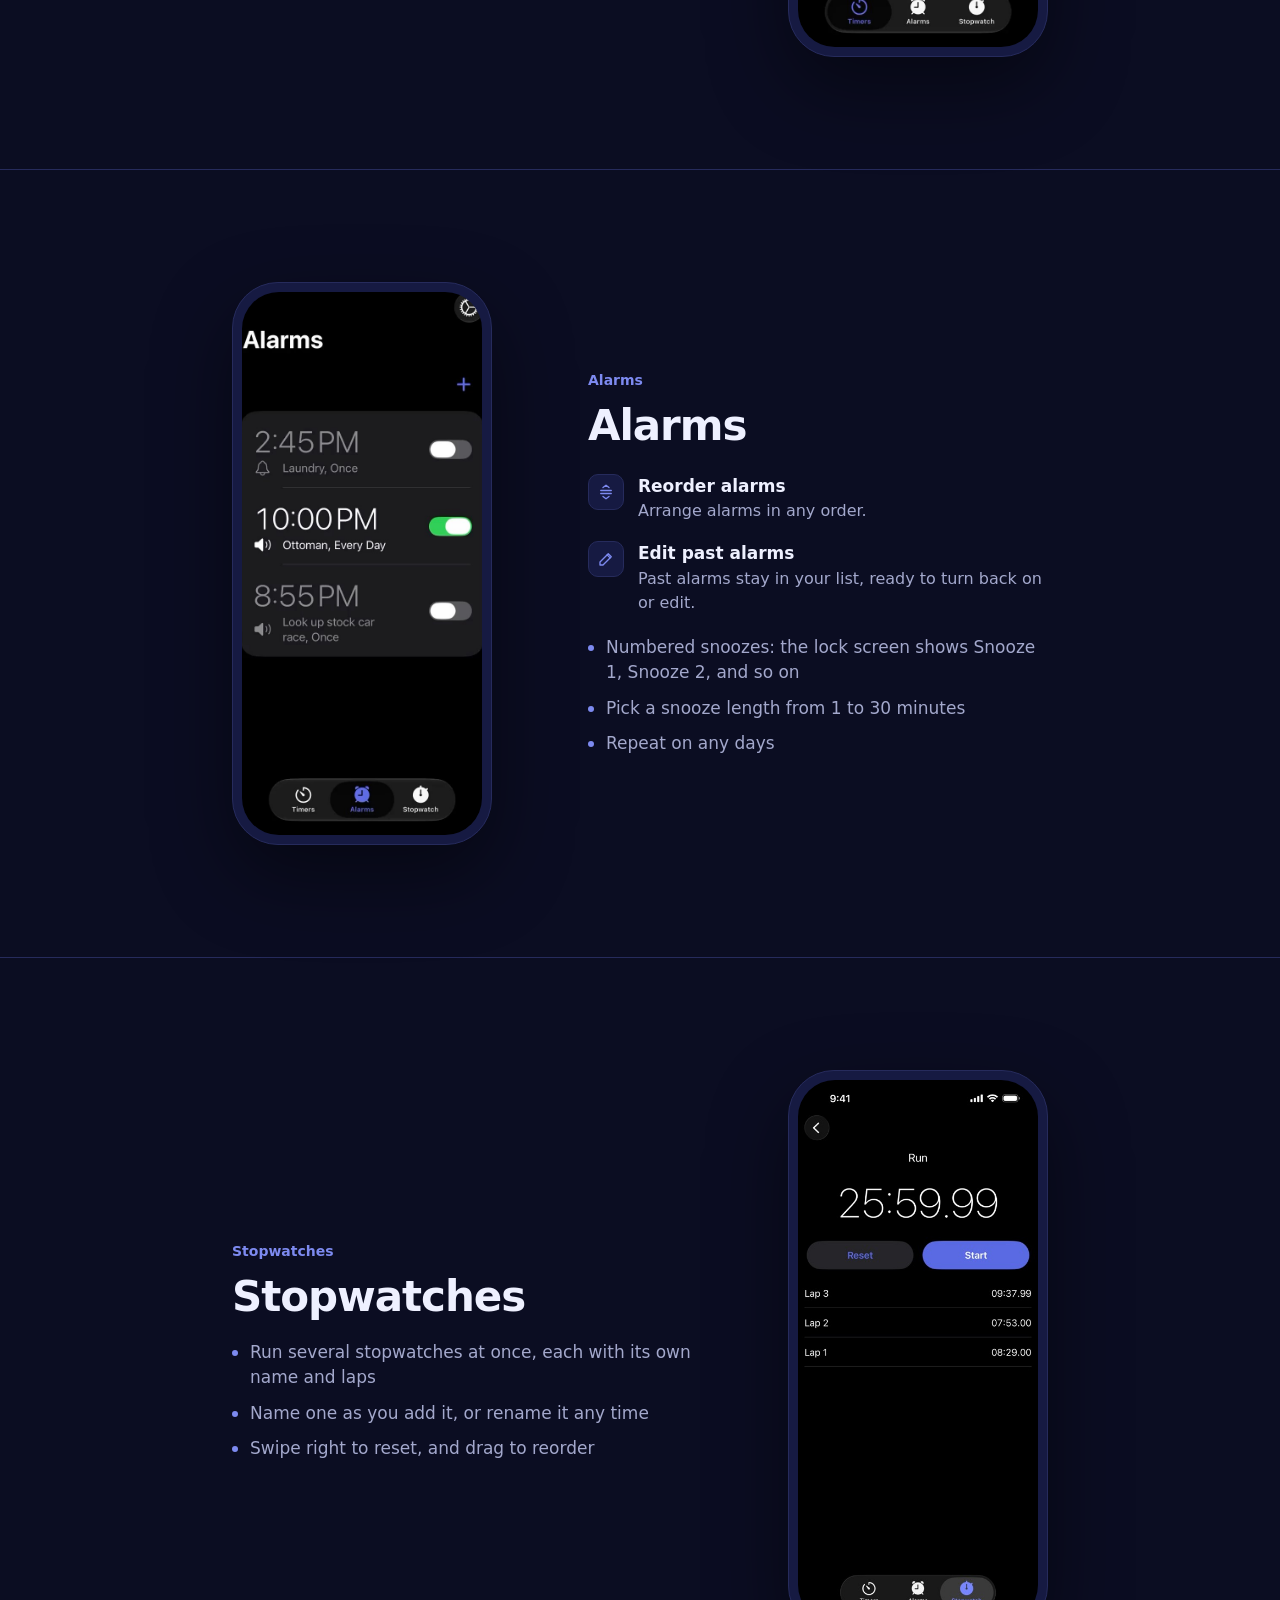
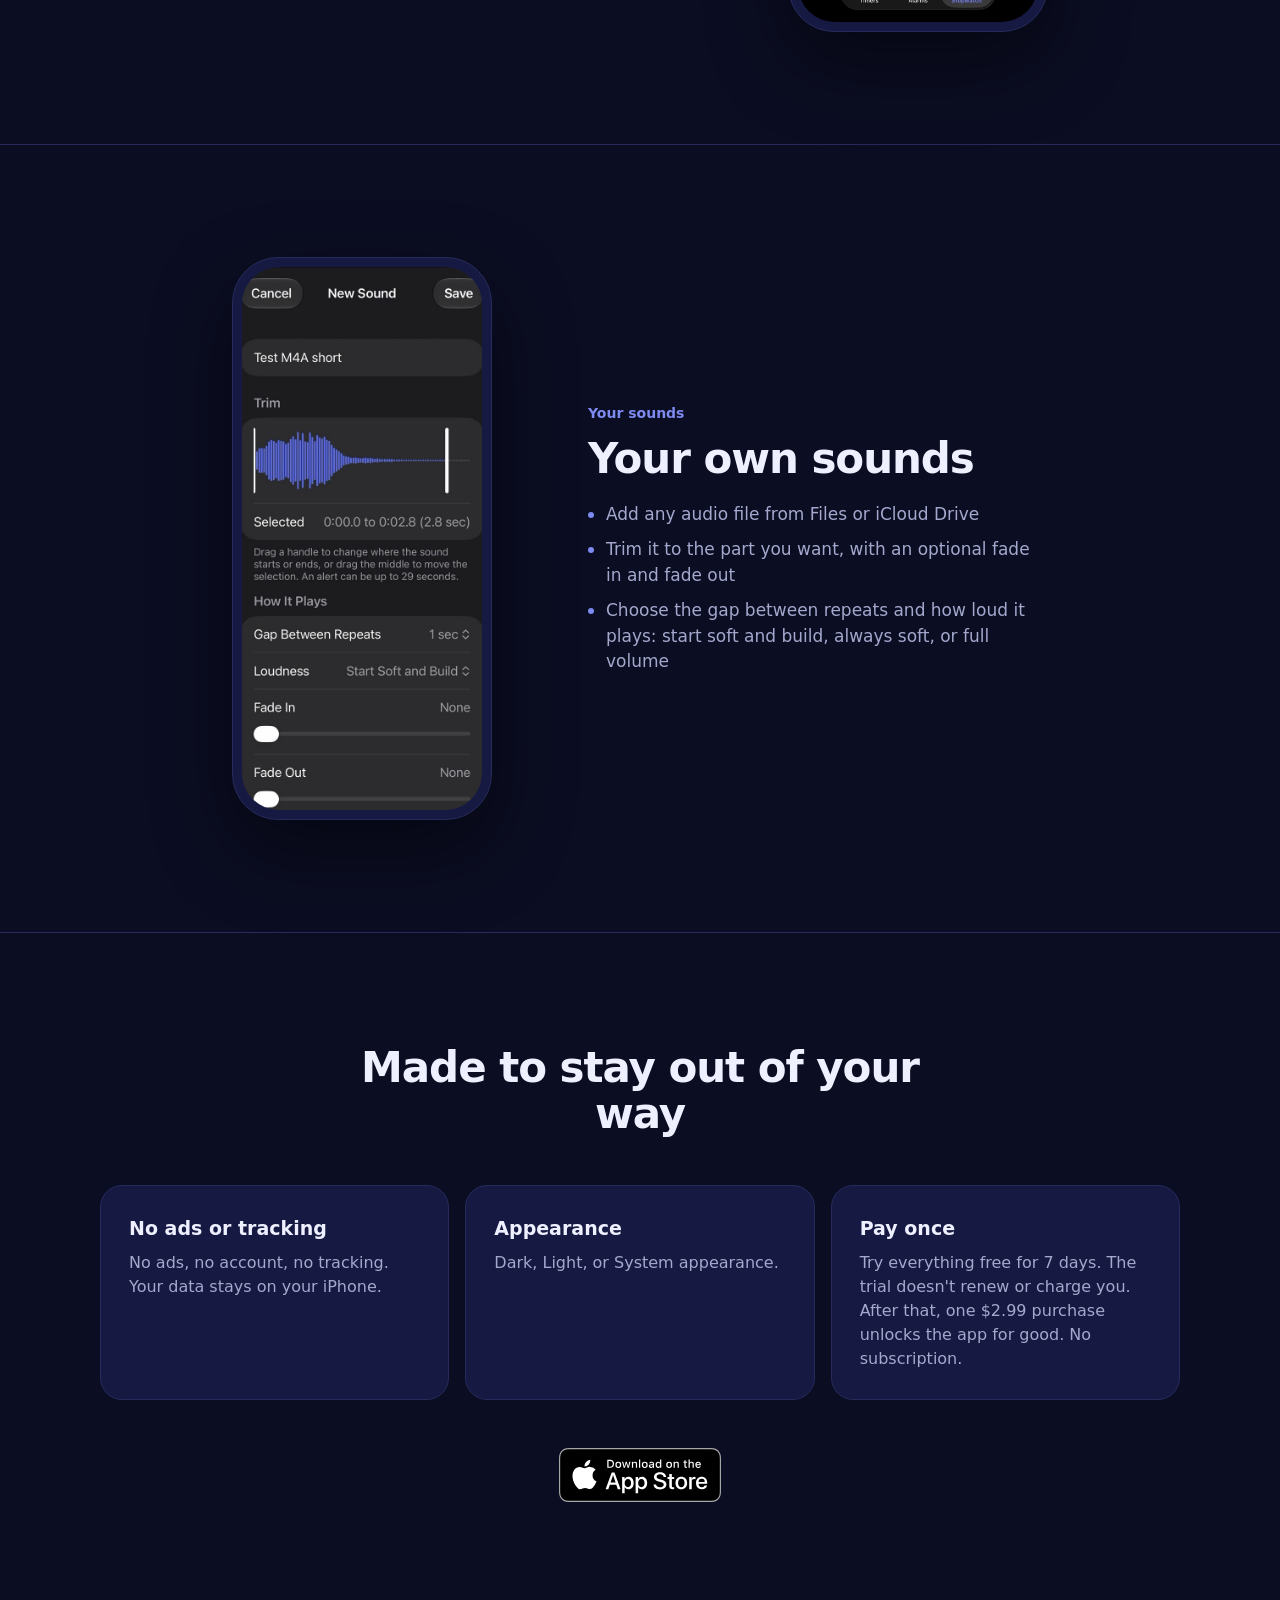
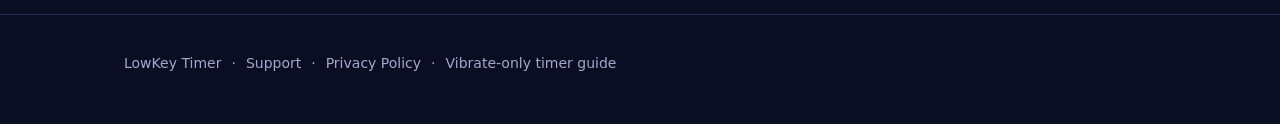
==== commit d2ce63b4: "Add the custom sound recording to the homepage Co-Authored-By: Claude Opus 5.5 <noreply@anthropic.co" ====
--- a/lowkey-timer/index.html
+++ b/lowkey-timer/index.html
@@ -120,7 +120,7 @@
 <li>Choose the gap between repeats and how loud it plays: start soft and build, always soft, or full volume</li>
 </ul>
 </div>
-
+<figure class="phone"><div class="screen"><video autoplay muted loop playsinline preload="metadata" poster="/lowkey-timer/media/custom-sound.jpg" aria-label="Adding an audio file as a sound, trimming it, and adding a fade"><source src="/lowkey-timer/media/custom-sound.mp4" type="video/mp4"></video></div></figure>
 </div></section>
 <section class="section">
 <div class="center"><h2>Made to stay out of your way</h2></div>
